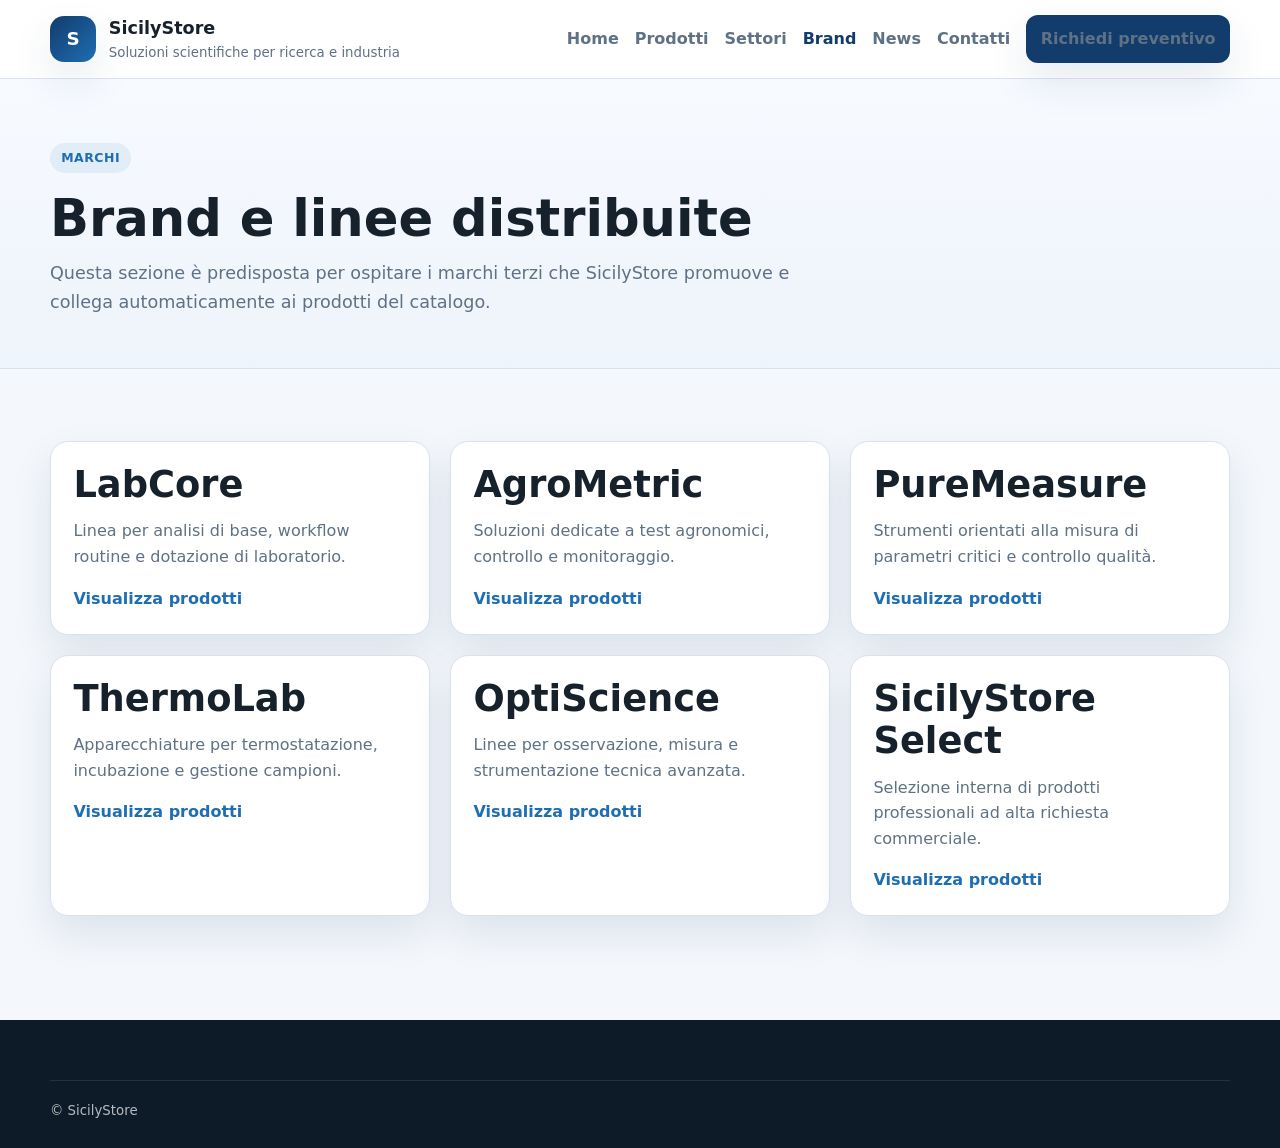
==== brand.html @ 99c8dc9a "Add files via upload" ====
<!DOCTYPE html>
<html lang="it">
<head>
  <meta charset="UTF-8">
  <meta name="viewport" content="width=device-width, initial-scale=1.0">
  <title>Brand | SicilyStore</title>
  <meta name="description" content="Brand e linee di prodotto presenti nel catalogo SicilyStore.">
  <link rel="stylesheet" href="assets/css/styles.css">
</head>
<body>
  <header class="site-header">
    <div class="container nav-wrap">
      <a class="logo" href="index.html">
        <span class="logo-mark">S</span>
        <span>
          <strong>SicilyStore</strong>
          <small>Soluzioni scientifiche per ricerca e industria</small>
        </span>
      </a>
      <button class="menu-toggle" aria-expanded="false" aria-controls="site-menu">Menu</button>
      <nav id="site-menu" class="site-nav">
        <a href="index.html">Home</a>
        <a href="prodotti.html">Prodotti</a>
        <a href="settori.html">Settori</a>
        <a href="brand.html" class="active">Brand</a>
        <a href="news.html">News</a>
        <a href="contatti.html">Contatti</a>
        <a href="contatti.html#preventivo" class="btn btn-sm">Richiedi preventivo</a>
      </nav>
    </div>
  </header>

  <main>
    <section class="page-hero">
      <div class="container">
        <p class="eyebrow">Marchi</p>
        <h1>Brand e linee distribuite</h1>
        <p class="lead narrow">Questa sezione è predisposta per ospitare i marchi terzi che SicilyStore promuove e collega automaticamente ai prodotti del catalogo.</p>
      </div>
    </section>

    <section class="section">
      <div class="container card-grid three">
        <article class="card brand-card"><h2>LabCore</h2><p>Linea per analisi di base, workflow routine e dotazione di laboratorio.</p><a href="prodotti.html?brand=LabCore">Visualizza prodotti</a></article>
        <article class="card brand-card"><h2>AgroMetric</h2><p>Soluzioni dedicate a test agronomici, controllo e monitoraggio.</p><a href="prodotti.html?brand=AgroMetric">Visualizza prodotti</a></article>
        <article class="card brand-card"><h2>PureMeasure</h2><p>Strumenti orientati alla misura di parametri critici e controllo qualità.</p><a href="prodotti.html?brand=PureMeasure">Visualizza prodotti</a></article>
        <article class="card brand-card"><h2>ThermoLab</h2><p>Apparecchiature per termostatazione, incubazione e gestione campioni.</p><a href="prodotti.html?brand=ThermoLab">Visualizza prodotti</a></article>
        <article class="card brand-card"><h2>OptiScience</h2><p>Linee per osservazione, misura e strumentazione tecnica avanzata.</p><a href="prodotti.html?brand=OptiScience">Visualizza prodotti</a></article>
        <article class="card brand-card"><h2>SicilyStore Select</h2><p>Selezione interna di prodotti professionali ad alta richiesta commerciale.</p><a href="prodotti.html?brand=SicilyStore%20Select">Visualizza prodotti</a></article>
      </div>
    </section>
  </main>

  <footer class="site-footer">
    <div class="container footer-bottom"><small>© SicilyStore</small></div>
  </footer>

  <script src="assets/js/app.js"></script>
</body>
</html>
---- assets/css/styles.css ----
:root {
  --bg: #f4f7fb;
  --surface: #ffffff;
  --surface-alt: #eef3f9;
  --text: #17212b;
  --muted: #5f7185;
  --line: #d9e2ec;
  --primary: #123c6b;
  --primary-dark: #0e2e52;
  --accent: #1f6db3;
  --shadow: 0 18px 40px rgba(18, 60, 107, 0.10);
  --radius: 18px;
  --container: 1180px;
}

* { box-sizing: border-box; }
html { scroll-behavior: smooth; }
body {
  margin: 0;
  font-family: Inter, ui-sans-serif, system-ui, -apple-system, BlinkMacSystemFont, "Segoe UI", sans-serif;
  color: var(--text);
  background: var(--bg);
  line-height: 1.6;
}
img { max-width: 100%; display: block; }
a { color: inherit; text-decoration: none; }
.container { width: min(var(--container), calc(100% - 2rem)); margin: 0 auto; }
.hidden { display: none !important; }
.section { padding: 4.5rem 0; }
.section-alt { background: var(--surface-alt); }
.page-hero {
  padding: 4rem 0 2.25rem;
  background: linear-gradient(180deg, #f7faff 0%, #eef4fb 100%);
  border-bottom: 1px solid var(--line);
}
.page-hero.small { padding: 1rem 0 0.25rem; background: transparent; border: 0; }
.site-header {
  position: sticky; top: 0; z-index: 40;
  background: rgba(255,255,255,0.92);
  backdrop-filter: blur(14px);
  border-bottom: 1px solid rgba(217, 226, 236, 0.9);
}
.nav-wrap {
  display: flex; align-items: center; justify-content: space-between;
  min-height: 78px; gap: 1rem;
}
.logo { display: inline-flex; align-items: center; gap: 0.8rem; }
.logo strong { display: block; font-size: 1.1rem; }
.logo small { color: var(--muted); display: block; }
.logo-mark {
  width: 46px; height: 46px; border-radius: 14px;
  display: grid; place-items: center;
  background: linear-gradient(135deg, var(--primary) 0%, var(--accent) 100%);
  color: #fff; font-weight: 800; font-size: 1.15rem;
  box-shadow: var(--shadow);
}
.site-nav {
  display: flex; align-items: center; gap: 1rem;
}
.site-nav a { color: var(--muted); font-weight: 600; }
.site-nav a.active, .site-nav a:hover { color: var(--primary); }
.menu-toggle {
  display: none; border: 1px solid var(--line); background: #fff; padding: 0.7rem 0.9rem;
  border-radius: 12px; font-weight: 700;
}
.btn {
  display: inline-flex; align-items: center; justify-content: center; gap: 0.5rem;
  background: var(--primary); color: #fff; border: 0; border-radius: 14px;
  padding: 0.95rem 1.25rem; font-weight: 700; cursor: pointer;
  box-shadow: var(--shadow);
}
.btn:hover { background: var(--primary-dark); }
.btn-secondary {
  background: transparent; color: var(--primary); border: 1px solid var(--line); box-shadow: none;
}
.btn-secondary:hover { background: #fff; }
.btn-sm { padding: 0.7rem 0.9rem; border-radius: 12px; }
.btn-block { width: 100%; }
.eyebrow {
  display: inline-flex; padding: 0.3rem 0.7rem; border-radius: 999px;
  background: rgba(31, 109, 179, 0.09); color: var(--accent); font-weight: 700;
  text-transform: uppercase; letter-spacing: 0.04em; font-size: 0.78rem;
}
h1, h2, h3, h4 { line-height: 1.15; margin: 0 0 0.75rem; }
h1 { font-size: clamp(2rem, 4vw, 3.5rem); }
h2 { font-size: clamp(1.5rem, 3vw, 2.3rem); }
h3 { font-size: 1.15rem; }
p { margin: 0 0 1rem; color: var(--muted); }
.lead { font-size: 1.1rem; max-width: 60ch; }
.narrow { max-width: 48rem; }
.hero {
  padding: 4.5rem 0; background:
  radial-gradient(circle at top left, rgba(31, 109, 179, 0.08), transparent 38%),
  linear-gradient(180deg, #fbfdff 0%, #eef4fb 100%);
}
.hero-grid {
  display: grid; grid-template-columns: 1.15fr 0.85fr; gap: 2rem; align-items: center;
}
.cta-row { display: flex; gap: 0.85rem; flex-wrap: wrap; margin: 1.35rem 0 0; }
.hero-highlights { padding-left: 1.2rem; color: var(--muted); }
.hero-card { padding: 1.5rem; }
.card {
  background: var(--surface); border: 1px solid var(--line); border-radius: var(--radius);
  box-shadow: var(--shadow);
}
.card-grid { display: grid; gap: 1.25rem; }
.card-grid.four { grid-template-columns: repeat(4, 1fr); }
.card-grid.three { grid-template-columns: repeat(3, 1fr); }
.category-card, .info-card, .brand-card, .news-card, .sector-card { padding: 1.4rem; }
.category-card a, .brand-card a, .sector-card a, .text-link, .breadcrumb-row a { color: var(--accent); font-weight: 700; }
.section-head {
  display: flex; align-items: end; justify-content: space-between; gap: 1rem; margin-bottom: 1.5rem;
}
.tag-grid {
  display: grid; grid-template-columns: repeat(2, 1fr); gap: 0.7rem;
}
.tag-grid span, .brand-pill {
  display: inline-flex; align-items: center; justify-content: center;
  background: #f3f7fc; border: 1px solid var(--line); border-radius: 999px; padding: 0.8rem 1rem;
  color: var(--primary); font-weight: 700;
}
.list-clean { padding: 0; margin: 0; list-style: none; }
.split-callout {
  display: grid; grid-template-columns: 1.15fr 0.85fr; gap: 2rem; padding: 1.75rem;
}
.checklist { display: grid; gap: 0.8rem; color: var(--primary); font-weight: 700; }
.brand-row { display: flex; flex-wrap: wrap; gap: 0.9rem; }
.cta-banner { background: linear-gradient(135deg, var(--primary) 0%, var(--accent) 100%); color: #fff; }
.cta-banner p, .cta-banner .eyebrow { color: rgba(255,255,255,0.9); }
.cta-banner .eyebrow { background: rgba(255,255,255,0.14); }
.cta-banner-inner {
  display: flex; align-items: center; justify-content: space-between; gap: 2rem;
}
.site-footer {
  background: #0d1a27; color: rgba(255,255,255,0.9); padding-top: 2.5rem; margin-top: 2rem;
}
.site-footer p, .site-footer a, .site-footer small { color: rgba(255,255,255,0.7); }
.footer-grid { display: grid; grid-template-columns: 1.3fr 0.8fr 0.9fr; gap: 1.5rem; }
.footer-bottom { padding: 1rem 0 1.6rem; border-top: 1px solid rgba(255,255,255,0.1); margin-top: 1.2rem; }
.catalog-layout { display: grid; grid-template-columns: 300px 1fr; gap: 1.4rem; align-items: start; }
.catalog-sidebar { padding: 1.25rem; position: sticky; top: 96px; }
.filter-group { margin-bottom: 1rem; }
.filter-group label { display: block; font-weight: 700; margin-bottom: 0.4rem; }
input, select, textarea {
  width: 100%; padding: 0.9rem 1rem; border: 1px solid var(--line); border-radius: 12px;
  font: inherit; background: #fff; color: var(--text);
}
.catalog-toolbar { margin-bottom: 1rem; }
.product-grid { display: grid; grid-template-columns: repeat(3, 1fr); gap: 1.2rem; }
.product-card { display: flex; flex-direction: column; overflow: hidden; }
.product-card .product-media {
  background: linear-gradient(135deg, #dce8f8 0%, #f8fbff 100%);
  aspect-ratio: 16 / 10; display: grid; place-items: center; color: var(--primary); font-weight: 800;
}
.product-body { padding: 1.15rem; display: flex; flex-direction: column; flex: 1; }
.product-meta { display: flex; flex-wrap: wrap; gap: 0.45rem; margin-bottom: 0.8rem; }
.badge {
  display: inline-flex; padding: 0.35rem 0.65rem; border-radius: 999px;
  background: #eef4fb; color: var(--accent); font-size: 0.8rem; font-weight: 700;
}
.product-actions { display: flex; gap: 0.7rem; margin-top: auto; flex-wrap: wrap; }
.empty-state { padding: 1.5rem; text-align: center; }
.product-detail {
  display: grid; grid-template-columns: 1fr 0.9fr; gap: 1.4rem;
}
.product-gallery { padding: 1.5rem; min-height: 340px; display: grid; place-items: center; }
.product-gallery-box {
  width: 100%; height: 100%; min-height: 320px; border-radius: var(--radius);
  background: linear-gradient(135deg, #dce8f8 0%, #f8fbff 100%); display: grid; place-items: center;
  color: var(--primary); font-size: 2rem; font-weight: 900;
}
.product-panel { padding: 1.5rem; }
.info-list { padding-left: 1rem; color: var(--muted); }
.contact-grid { display: grid; grid-template-columns: 0.9fr 1.1fr; gap: 1.4rem; }
.contact-list { list-style: none; padding: 0; margin: 0; display: grid; gap: 1rem; }
.contact-list li { display: flex; flex-direction: column; }
.quote-form .form-grid { display: grid; grid-template-columns: repeat(2, 1fr); gap: 1rem; }
.news-date { color: var(--accent); font-weight: 700; }

@media (max-width: 1080px) {
  .card-grid.four { grid-template-columns: repeat(2, 1fr); }
  .product-grid { grid-template-columns: repeat(2, 1fr); }
  .hero-grid, .split-callout, .catalog-layout, .product-detail, .contact-grid, .footer-grid, .cta-banner-inner {
    grid-template-columns: 1fr; flex-direction: column;
  }
  .catalog-sidebar { position: static; }
}

@media (max-width: 760px) {
  .menu-toggle { display: inline-flex; }
  .site-nav {
    position: absolute; right: 1rem; top: 84px; left: 1rem; background: #fff; border: 1px solid var(--line);
    border-radius: 18px; box-shadow: var(--shadow); padding: 1rem; flex-direction: column; align-items: stretch;
    display: none;
  }
  .site-nav.open { display: flex; }
  .card-grid.four, .card-grid.three, .product-grid, .quote-form .form-grid, .tag-grid { grid-template-columns: 1fr; }
  .section { padding: 3rem 0; }
}
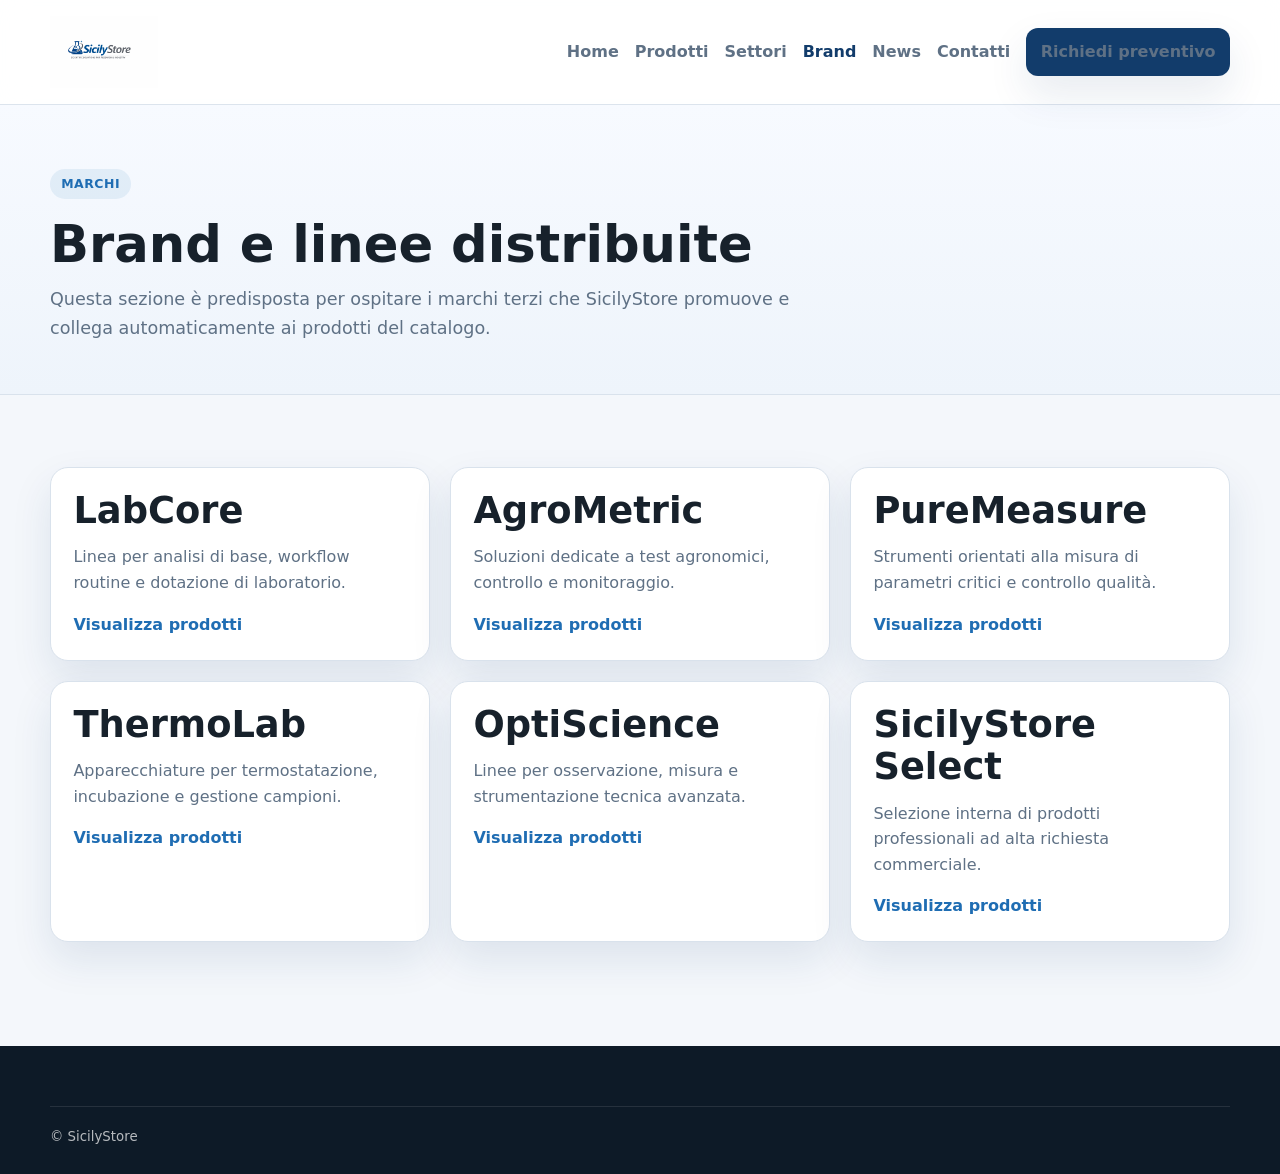
==== commit 411b88de: "Add files via upload" ====
--- a/brand.html
+++ b/brand.html
@@ -5,17 +5,15 @@
   <meta name="viewport" content="width=device-width, initial-scale=1.0">
   <title>Brand | SicilyStore</title>
   <meta name="description" content="Brand e linee di prodotto presenti nel catalogo SicilyStore.">
+  <link rel="icon" type="image/png" href="assets/images/favicon.png">
+  <link rel="shortcut icon" href="assets/images/favicon.ico">
   <link rel="stylesheet" href="assets/css/styles.css">
 </head>
 <body>
   <header class="site-header">
     <div class="container nav-wrap">
-      <a class="logo" href="index.html">
-        <span class="logo-mark">S</span>
-        <span>
-          <strong>SicilyStore</strong>
-          <small>Soluzioni scientifiche per ricerca e industria</small>
-        </span>
+      <a class="logo" href="index.html" aria-label="SicilyStore home">
+        <img src="assets/images/logo.png" alt="SicilyStore">
       </a>
       <button class="menu-toggle" aria-expanded="false" aria-controls="site-menu">Menu</button>
       <nav id="site-menu" class="site-nav">
--- a/assets/css/styles.css
+++ b/assets/css/styles.css
@@ -42,18 +42,21 @@
 }
 .nav-wrap {
   display: flex; align-items: center; justify-content: space-between;
-  min-height: 78px; gap: 1rem;
-}
-.logo { display: inline-flex; align-items: center; gap: 0.8rem; }
-.logo strong { display: block; font-size: 1.1rem; }
-.logo small { color: var(--muted); display: block; }
-.logo-mark {
-  width: 46px; height: 46px; border-radius: 14px;
-  display: grid; place-items: center;
-  background: linear-gradient(135deg, var(--primary) 0%, var(--accent) 100%);
-  color: #fff; font-weight: 800; font-size: 1.15rem;
-  box-shadow: var(--shadow);
-}
+  min-height: 104px; gap: 1.5rem;
+}
+.logo {
+  display: inline-flex;
+  align-items: center;
+  flex: 0 0 auto;
+}
+.logo img {
+  display: block;
+  height: 72px;
+  width: auto;
+  max-width: min(320px, 34vw);
+  object-fit: contain;
+}
+
 .site-nav {
   display: flex; align-items: center; gap: 1rem;
 }
@@ -187,6 +190,8 @@
 }
 
 @media (max-width: 760px) {
+  .nav-wrap { min-height: 88px; gap: 0.75rem; }
+  .logo img { height: 58px; max-width: 220px; }
   .menu-toggle { display: inline-flex; }
   .site-nav {
     position: absolute; right: 1rem; top: 84px; left: 1rem; background: #fff; border: 1px solid var(--line);
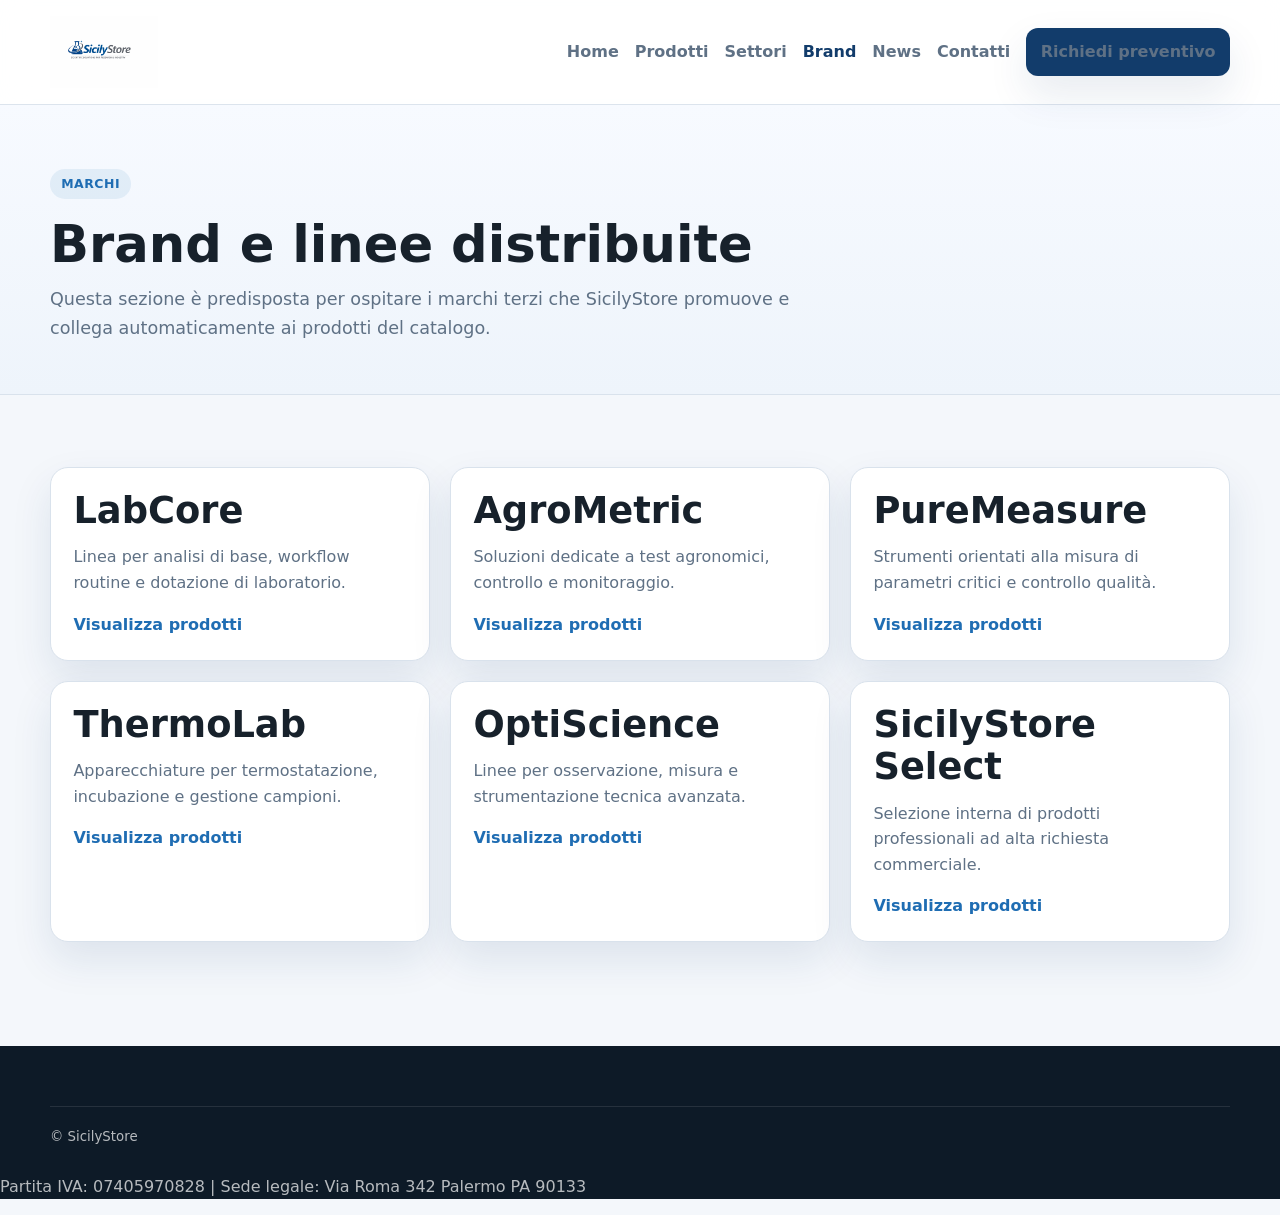
==== commit d09914bf: "Add files via upload" ====
--- a/brand.html
+++ b/brand.html
@@ -51,7 +51,7 @@
 
   <footer class="site-footer">
     <div class="container footer-bottom"><small>© SicilyStore</small></div>
-  </footer>
+  <p>Partita IVA: 07405970828 | Sede legale: Via Roma 342 Palermo PA 90133</p></footer>
 
   <script src="assets/js/app.js"></script>
 </body>
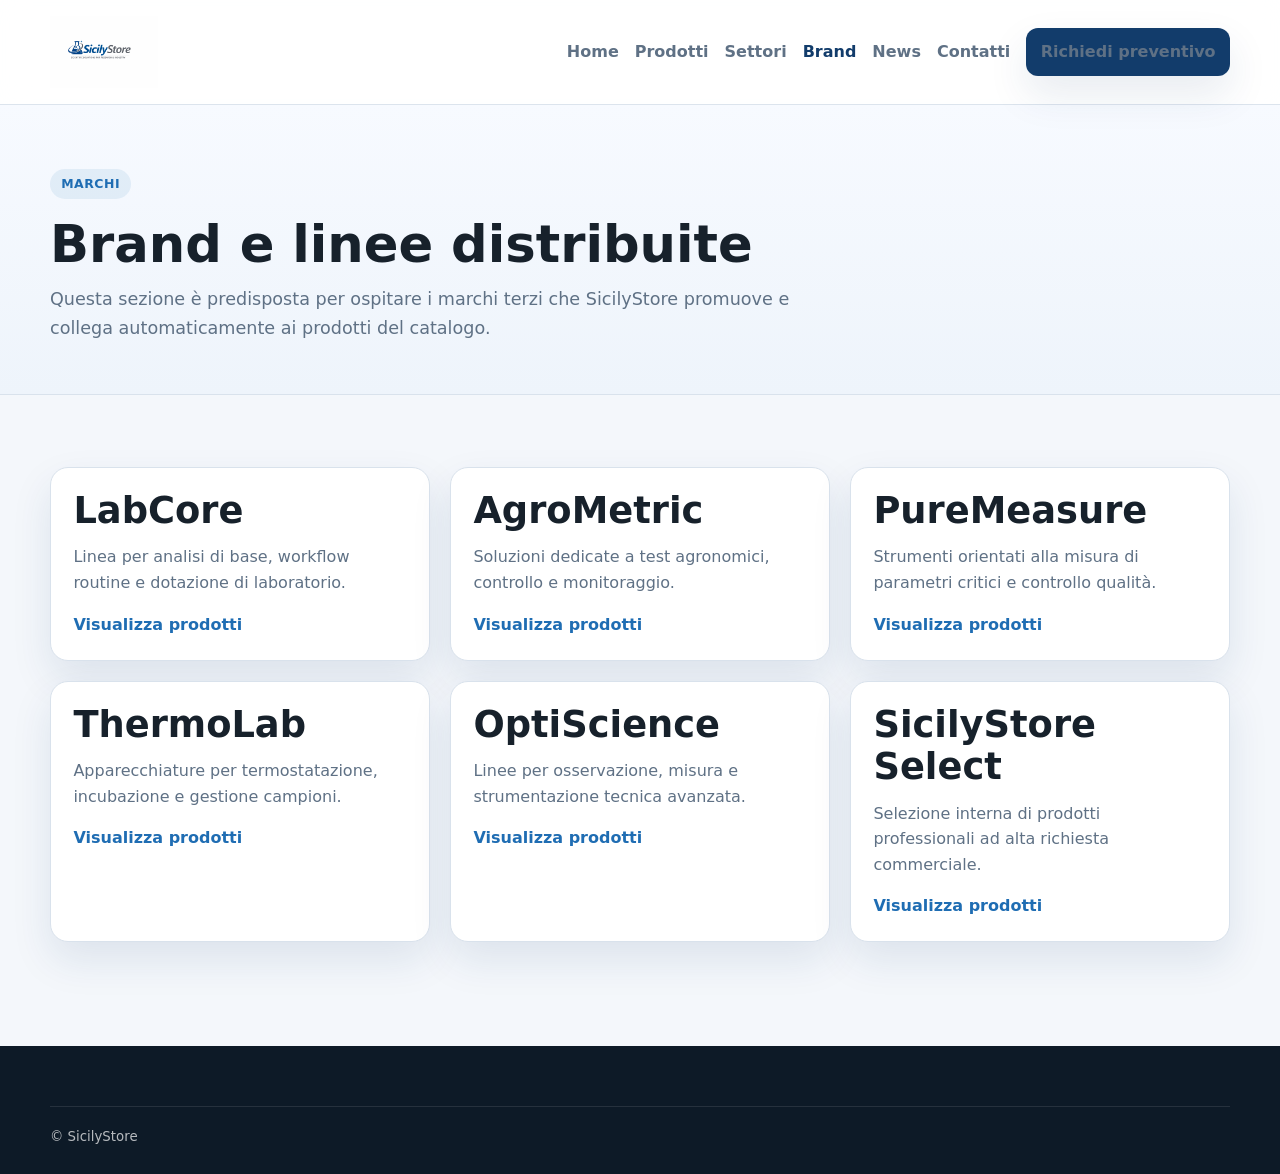
==== commit 23ec3a16: "Update brand.html" ====
--- a/brand.html
+++ b/brand.html
@@ -51,7 +51,6 @@
 
   <footer class="site-footer">
     <div class="container footer-bottom"><small>© SicilyStore</small></div>
-  <p>Partita IVA: 07405970828 | Sede legale: Via Roma 342 Palermo PA 90133</p></footer>
 
   <script src="assets/js/app.js"></script>
 </body>
